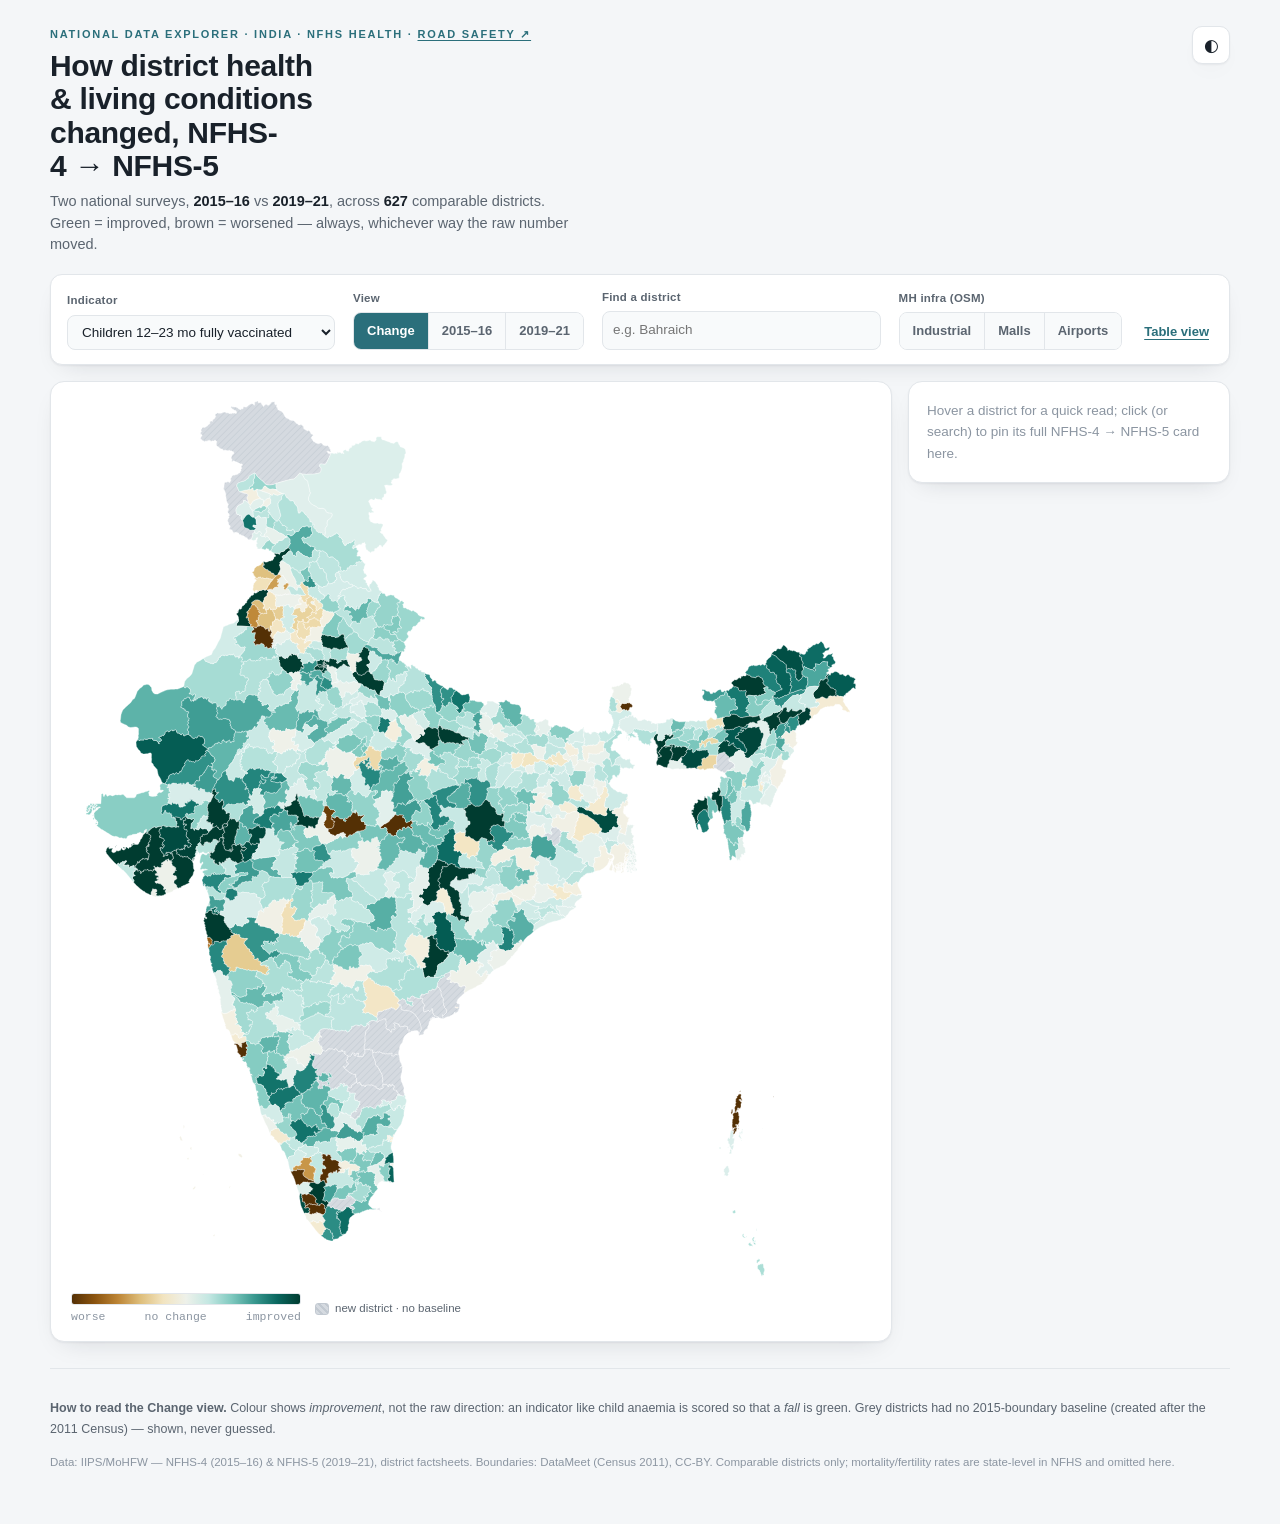
==== web/index.html @ 4da3457e "Initial commit: National Data Explorer engine + three India datasets A reusable engine for turning g" ====
<!DOCTYPE html>
<html lang="en" data-theme="auto">
<head>
<meta charset="utf-8">
<meta name="viewport" content="width=device-width, initial-scale=1">
<title>India Health & Living Conditions — NFHS-4 → NFHS-5 District Explorer</title>
<link rel="stylesheet" href="style.css">
</head>
<body>
<header class="site-head">
  <div class="head-main">
    <p class="eyebrow">National Data Explorer · India · NFHS Health · <a href="roadsafety/index.html">Road Safety ↗</a></p>
    <h1>How district health &amp; living conditions changed, NFHS-4 → NFHS-5</h1>
    <p class="sub">Two national surveys, <b>2015–16</b> vs <b>2019–21</b>, across <b id="ndist">—</b> comparable districts. Green = improved, brown = worsened — always, whichever way the raw number moved.</p>
  </div>
  <button id="themeBtn" class="theme-btn" type="button" aria-label="Toggle colour theme">◐</button>
</header>

<div class="controls" role="group" aria-label="Map controls">
  <label class="ctl">
    <span>Indicator</span>
    <select id="indicatorSel"></select>
  </label>
  <div class="ctl seg" role="radiogroup" aria-label="View">
    <span>View</span>
    <div class="seg-btns">
      <button data-view="change" class="active" role="radio" aria-checked="true">Change</button>
      <button data-view="nfhs4" role="radio" aria-checked="false">2015–16</button>
      <button data-view="nfhs5" role="radio" aria-checked="false">2019–21</button>
    </div>
  </div>
  <label class="ctl grow">
    <span>Find a district</span>
    <input id="districtSearch" list="districtList" placeholder="e.g. Bahraich" autocomplete="off">
    <datalist id="districtList"></datalist>
  </label>
  <div class="ctl seg" role="group" aria-label="Maharashtra infrastructure overlay">
    <span>MH infra (OSM)</span>
    <div class="seg-btns" id="overlaySeg">
      <button data-layer="industrial" type="button" aria-pressed="false">Industrial</button>
      <button data-layer="malls" type="button" aria-pressed="false">Malls</button>
      <button data-layer="airports" type="button" aria-pressed="false">Airports</button>
    </div>
  </div>
  <button id="tableBtn" class="link-btn" type="button" aria-pressed="false">Table view</button>
</div>

<main class="layout">
  <section class="mapcard">
    <div class="mapwrap">
      <svg id="map" role="img" aria-label="District choropleth map of India"></svg>
      <div id="tooltip" class="tooltip" hidden></div>
    </div>
    <div id="legend" class="legend" aria-hidden="true"></div>
    <div id="overlayNote" class="overlay-note" hidden></div>
  </section>

  <aside id="panel" class="panel" aria-live="polite">
    <div class="panel-empty">Hover a district for a quick read; click (or search) to pin its full NFHS-4 → NFHS-5 card here.</div>
  </aside>
</main>

<section id="tableview" class="tableview" hidden aria-label="District data table"></section>

<footer class="site-foot">
  <p><b>How to read the Change view.</b> Colour shows <i>improvement</i>, not the raw direction: an indicator like child anaemia is scored so that a <i>fall</i> is green. Grey districts had no 2015-boundary baseline (created after the 2011 Census) — shown, never guessed.</p>
  <p class="attrib">Data: IIPS/MoHFW — NFHS-4 (2015–16) &amp; NFHS-5 (2019–21), district factsheets. Boundaries: DataMeet (Census 2011), CC-BY. Comparable districts only; mortality/fertility rates are state-level in NFHS and omitted here.</p>
</footer>

<script src="vendor/d3.v7.min.js"></script>
<script src="vendor/topojson-client.min.js"></script>
<script src="shared/overlay.js"></script>
<script src="app.js"></script>
</body>
</html>
---- web/style.css ----
:root{
  --bg:#f4f6f8; --surface:#ffffff; --surface-2:#f8fafb; --border:#e2e6ea;
  --text:#19212a; --muted:#5b6570; --faint:#8b95a1;
  --accent:#2b6f7b; --accent-soft:#e7f1f2;
  --nobase:#d5dae0; --nobase-line:#c2c9d1;
  --good:#1f8a5b; --bad:#a1633a;
  --shadow:0 1px 2px rgba(20,28,38,.05),0 10px 26px -14px rgba(20,28,38,.18);
  --font:-apple-system,BlinkMacSystemFont,"Segoe UI",Roboto,Helvetica,Arial,sans-serif;
  --mono:ui-monospace,"SF Mono","Cascadia Code",Menlo,Consolas,monospace;
}
:root[data-theme="dark"]{
  --bg:#0f141a; --surface:#161d25; --surface-2:#1d252e; --border:#2a333d;
  --text:#e8ecf1; --muted:#98a2ae; --faint:#69737f;
  --accent:#5cb2c0; --accent-soft:#16323a;
  --nobase:#333d47; --nobase-line:#454f5a;
  --good:#46b483; --bad:#c79063;
  --shadow:0 1px 2px rgba(0,0,0,.3),0 12px 30px -16px rgba(0,0,0,.6);
}
@media (prefers-color-scheme:dark){
  :root[data-theme="auto"]{
    --bg:#0f141a; --surface:#161d25; --surface-2:#1d252e; --border:#2a333d;
    --text:#e8ecf1; --muted:#98a2ae; --faint:#69737f;
    --accent:#5cb2c0; --accent-soft:#16323a;
    --nobase:#333d47; --nobase-line:#454f5a; --good:#46b483; --bad:#c79063;
    --shadow:0 1px 2px rgba(0,0,0,.3),0 12px 30px -16px rgba(0,0,0,.6);
  }
}
*{box-sizing:border-box}
body{margin:0;background:var(--bg);color:var(--text);font-family:var(--font);
  line-height:1.5;-webkit-font-smoothing:antialiased;padding:0 clamp(14px,3vw,32px) 40px}
.tnum{font-family:var(--mono);font-variant-numeric:tabular-nums}

/* header */
.site-head{display:flex;gap:16px;align-items:flex-start;justify-content:space-between;
  max-width:1180px;margin:0 auto;padding:26px 0 18px}
.eyebrow{font-size:11px;letter-spacing:.16em;text-transform:uppercase;color:var(--accent);font-weight:700;margin:0 0 6px}
.eyebrow a{color:inherit;text-decoration:underline;text-underline-offset:2px}
.site-head h1{font-size:clamp(21px,3vw,30px);line-height:1.12;margin:0;letter-spacing:-.01em;max-width:22ch;text-wrap:balance}
.sub{color:var(--muted);margin:8px 0 0;max-width:66ch;font-size:14.5px}
.sub b{color:var(--text)}
.theme-btn{flex:none;width:38px;height:38px;border-radius:10px;border:1px solid var(--border);
  background:var(--surface);color:var(--text);font-size:17px;cursor:pointer;box-shadow:var(--shadow)}
.theme-btn:hover{border-color:var(--accent)}

/* controls */
.controls{display:flex;flex-wrap:wrap;gap:14px 18px;align-items:flex-end;
  max-width:1180px;margin:0 auto 16px;padding:14px 16px;background:var(--surface);
  border:1px solid var(--border);border-radius:12px;box-shadow:var(--shadow)}
.ctl{display:flex;flex-direction:column;gap:5px;font-size:11.5px;color:var(--muted);font-weight:600;letter-spacing:.02em}
.ctl.grow{flex:1;min-width:160px}
.ctl select,.ctl input{font:inherit;font-size:13.5px;font-weight:500;color:var(--text);
  background:var(--surface-2);border:1px solid var(--border);border-radius:8px;padding:8px 10px;min-width:190px}
.ctl.grow input{width:100%;min-width:0}
.ctl select:focus,.ctl input:focus,.seg-btns button:focus-visible,.theme-btn:focus-visible,.link-btn:focus-visible{
  outline:2px solid var(--accent);outline-offset:2px}
.seg-btns{display:inline-flex;border:1px solid var(--border);border-radius:8px;overflow:hidden}
.seg-btns button{font:inherit;font-size:13px;font-weight:600;padding:8px 13px;border:0;cursor:pointer;
  background:var(--surface-2);color:var(--muted);border-left:1px solid var(--border)}
.seg-btns button:first-child{border-left:0}
.seg-btns button.active{background:var(--accent);color:#fff}
.link-btn{font:inherit;font-size:13px;font-weight:600;color:var(--accent);background:none;border:0;cursor:pointer;padding:8px 4px;text-decoration:underline;text-underline-offset:3px}
.link-btn[aria-pressed="true"]{color:var(--text)}

/* layout */
.layout{display:grid;grid-template-columns:1fr 322px;gap:16px;max-width:1180px;margin:0 auto;align-items:start}
@media(max-width:820px){.layout{grid-template-columns:1fr}}
.mapcard,.panel{background:var(--surface);border:1px solid var(--border);border-radius:14px;box-shadow:var(--shadow)}
.mapcard{padding:8px 8px 14px}
.mapwrap{position:relative}
#map{display:block;width:100%;height:auto}
.district{stroke:var(--surface);stroke-width:.4;cursor:pointer;transition:opacity .15s}
.district:hover{stroke:var(--text);stroke-width:1.1}
.district.sel{stroke:var(--text);stroke-width:1.6}
.district:focus{outline:none}
.district:focus-visible{stroke:var(--accent);stroke-width:2}
.hatch-bg{fill:var(--nobase)}
.hatch-line{stroke:var(--nobase-line);stroke-width:1.2}
/* Maharashtra infrastructure overlay (categorical — distinct from the choropleth ramps) */
.infra-dot.ind{fill:#7a5195;opacity:.5}
.infra-dot.mall{fill:#ef9b20;opacity:.92;stroke:#fff;stroke-width:.3}
.infra-air{fill:#1f6feb;stroke:#fff;stroke-width:.8}
.overlay-note{margin:8px 12px 2px;font-size:11.5px;color:var(--muted);line-height:1.55}
.overlay-note b{color:var(--text)}
.ovsw{display:inline-block;width:9px;height:9px;border-radius:50%;margin-right:4px;vertical-align:middle}
.ovsw.ind{background:#7a5195}.ovsw.mall{background:#ef9b20}.ovsw.air{background:#1f6feb;border-radius:1px}
@media (prefers-reduced-motion:reduce){.district{transition:none}}

/* legend */
.legend{display:flex;flex-wrap:wrap;align-items:center;gap:14px;padding:6px 12px 2px;font-size:11.5px;color:var(--muted)}
.legend .bar{height:12px;width:230px;border-radius:3px;border:1px solid var(--border)}
.legend .ends{display:flex;justify-content:space-between;width:230px;font-family:var(--mono);color:var(--faint)}
.legend .lgrp{display:flex;flex-direction:column;gap:3px}
.legend .nb{display:inline-flex;align-items:center;gap:6px}
.legend .nb i{width:14px;height:12px;border-radius:3px;background:
  repeating-linear-gradient(45deg,var(--nobase),var(--nobase) 3px,var(--nobase-line) 3px,var(--nobase-line) 5px);
  border:1px solid var(--nobase-line)}

/* tooltip */
.tooltip{position:absolute;pointer-events:none;z-index:5;background:var(--surface);color:var(--text);
  border:1px solid var(--border);border-radius:9px;box-shadow:var(--shadow);padding:8px 11px;font-size:12.5px;max-width:230px;transform:translate(-50%,-115%)}
.tooltip b{font-size:13px}.tooltip .st{color:var(--muted);font-size:11px}
.tooltip .row{margin-top:4px;font-family:var(--mono);font-variant-numeric:tabular-nums}
.tooltip .up{color:var(--good)}.tooltip .down{color:var(--bad)}

/* panel */
.panel{padding:18px}
.panel-empty{color:var(--faint);font-size:13.5px;line-height:1.6}
.panel h2{margin:0;font-size:19px;letter-spacing:-.01em}
.panel .p-state{color:var(--muted);font-size:12.5px;margin:2px 0 0}
.panel .narr{margin:12px 0 14px;padding:11px 12px;background:var(--accent-soft);border-radius:9px;font-size:13px;color:var(--text)}
.panel .nobaseline{margin:12px 0;padding:11px 12px;border:1px dashed var(--nobase-line);border-radius:9px;color:var(--muted);font-size:12.5px}
.ind-row{display:grid;grid-template-columns:1fr auto auto;gap:8px;align-items:center;
  padding:8px 0;border-top:1px solid var(--border);font-size:12.5px}
.ind-row .lab{color:var(--muted)}
.ind-row .vals{font-family:var(--mono);font-variant-numeric:tabular-nums;color:var(--text)}
.ind-row .chg{font-family:var(--mono);font-variant-numeric:tabular-nums;font-weight:600;text-align:right;min-width:78px}
.ind-row .chg.up{color:var(--good)}.ind-row .chg.down{color:var(--bad)}.ind-row .chg.flat{color:var(--faint)}
.ind-row.active .lab{color:var(--text);font-weight:600}

/* table view */
.tableview{max-width:1180px;margin:18px auto 0;background:var(--surface);border:1px solid var(--border);
  border-radius:14px;box-shadow:var(--shadow);padding:8px;overflow-x:auto}
.tableview table{border-collapse:collapse;width:100%;font-size:13px;min-width:560px}
.tableview th{position:sticky;top:0;background:var(--surface-2);text-align:right;padding:9px 12px;
  font-size:11.5px;color:var(--muted);border-bottom:1px solid var(--border);cursor:pointer;white-space:nowrap}
.tableview th:first-child{text-align:left}
.tableview td{padding:7px 12px;text-align:right;border-bottom:1px solid var(--border);font-family:var(--mono);font-variant-numeric:tabular-nums}
.tableview td:first-child{text-align:left;font-family:var(--font);color:var(--muted)}
.tableview tr:hover td{background:var(--surface-2)}
.up{color:var(--good)}.down{color:var(--bad)}

/* footer */
.site-foot{max-width:1180px;margin:26px auto 0;padding-top:16px;border-top:1px solid var(--border);color:var(--muted);font-size:12.5px;line-height:1.7}
.site-foot .attrib{color:var(--faint);font-size:11.5px;margin-top:8px}
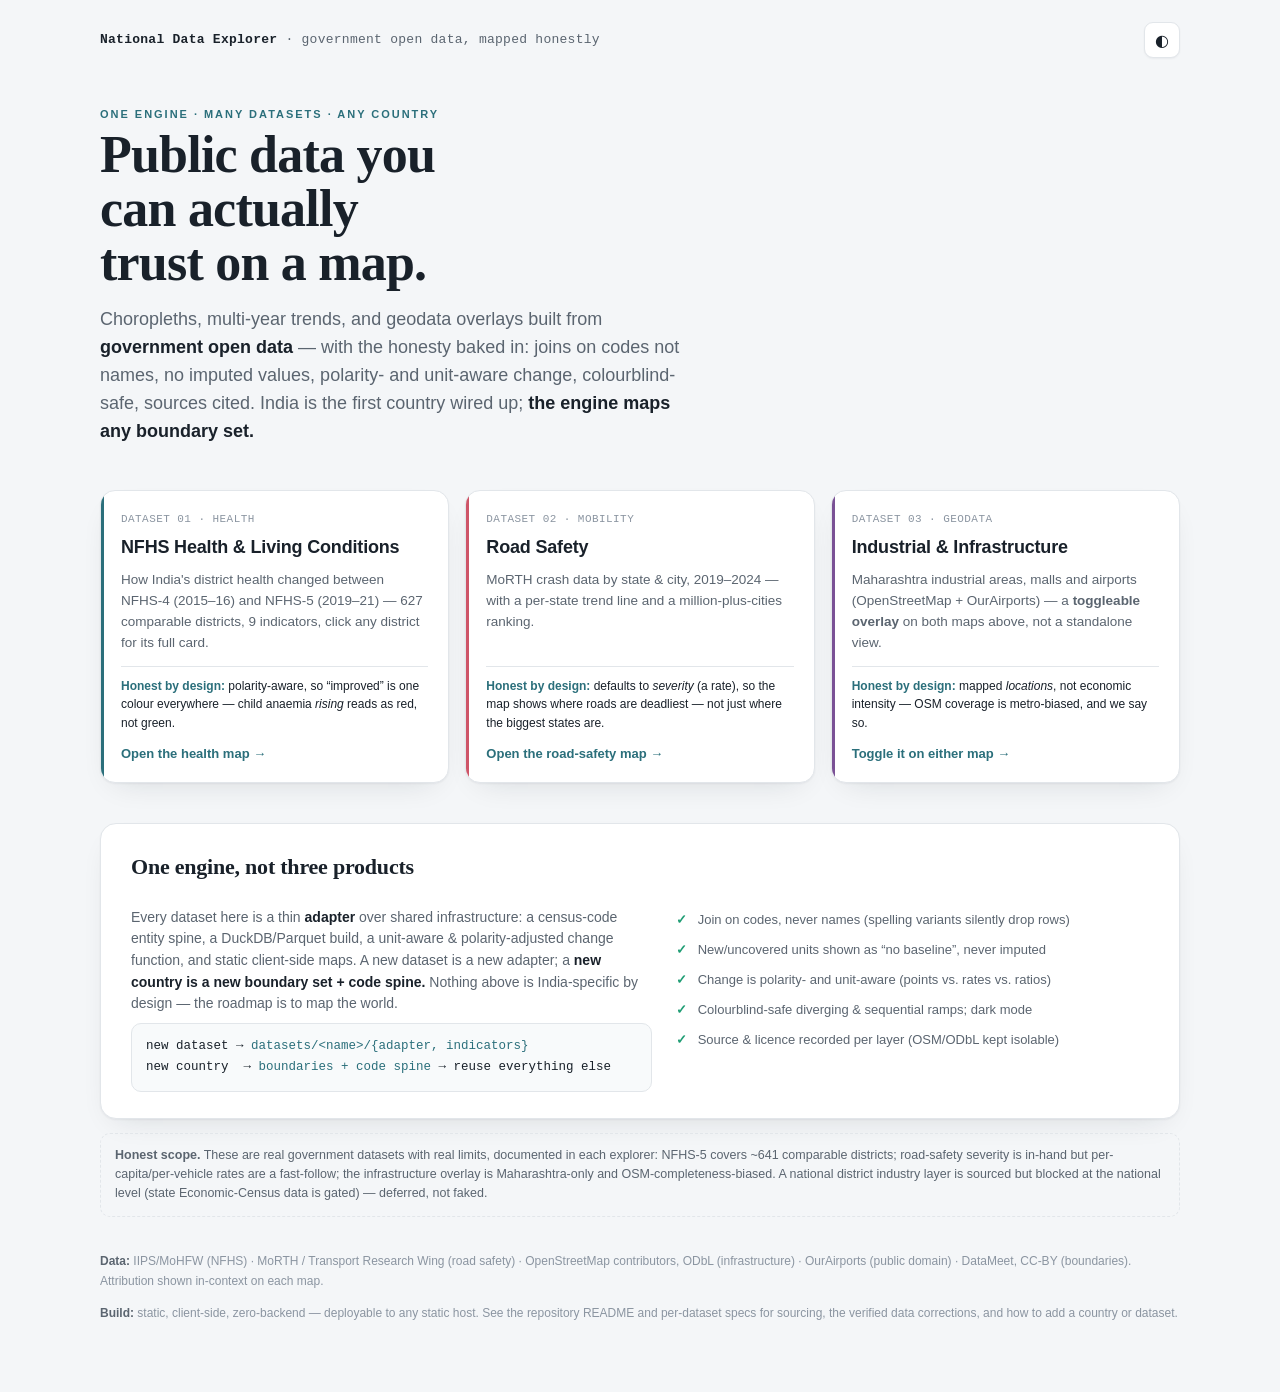
==== commit bc508ec5: "v1: shared landing page + engine framing + extension guide - Restructure web/: landing page at root;" ====
--- a/web/index.html
+++ b/web/index.html
@@ -3,73 +3,171 @@
 <head>
 <meta charset="utf-8">
 <meta name="viewport" content="width=device-width, initial-scale=1">
-<title>India Health & Living Conditions — NFHS-4 → NFHS-5 District Explorer</title>
-<link rel="stylesheet" href="style.css">
+<title>National Data Explorer — honest maps from government open data</title>
+<style>
+  :root{
+    --bg:#f4f6f8; --surface:#fff; --surface-2:#f8fafb; --border:#e2e6ea;
+    --text:#19212a; --muted:#5b6570; --faint:#8b95a1;
+    --accent:#2b6f7b; --accent-soft:#e7f1f2;
+    --new:#1f9d74; --mod:#c0851f; --del:#ce5568;
+    --shadow:0 1px 2px rgba(20,28,38,.05),0 12px 30px -16px rgba(20,28,38,.16);
+    --font:-apple-system,BlinkMacSystemFont,"Segoe UI",Roboto,Helvetica,Arial,sans-serif;
+    --serif:"Iowan Old Style","Palatino Linotype",Palatino,Georgia,serif;
+    --mono:ui-monospace,"SF Mono",Menlo,Consolas,monospace;
+  }
+  :root[data-theme="dark"]{
+    --bg:#0f141a; --surface:#161d25; --surface-2:#1d252e; --border:#2a333d;
+    --text:#e8ecf1; --muted:#98a2ae; --faint:#69737f; --accent:#5cb2c0; --accent-soft:#16323a;
+    --new:#35b98c; --mod:#e0a63e; --del:#e06a7e;
+    --shadow:0 1px 2px rgba(0,0,0,.3),0 14px 34px -18px rgba(0,0,0,.6);
+  }
+  @media (prefers-color-scheme:dark){:root[data-theme="auto"]{
+    --bg:#0f141a; --surface:#161d25; --surface-2:#1d252e; --border:#2a333d;
+    --text:#e8ecf1; --muted:#98a2ae; --faint:#69737f; --accent:#5cb2c0; --accent-soft:#16323a;
+    --new:#35b98c; --mod:#e0a63e; --del:#e06a7e;
+    --shadow:0 1px 2px rgba(0,0,0,.3),0 14px 34px -18px rgba(0,0,0,.6);
+  }}
+  *{box-sizing:border-box}
+  body{margin:0;background:var(--bg);color:var(--text);font-family:var(--font);line-height:1.55;
+    -webkit-font-smoothing:antialiased;padding:0 clamp(16px,4vw,32px) 56px;
+    background-image:radial-gradient(var(--accent-soft) .5px,transparent .5px);background-size:24px 24px}
+  .wrap{max-width:1080px;margin:0 auto}
+  header.top{display:flex;justify-content:space-between;align-items:center;padding:22px 0}
+  .brand{font-family:var(--mono);font-size:13px;letter-spacing:.02em;color:var(--muted)}
+  .brand b{color:var(--text)}
+  .theme-btn{width:36px;height:36px;border-radius:9px;border:1px solid var(--border);background:var(--surface);color:var(--text);font-size:16px;cursor:pointer;box-shadow:var(--shadow)}
+  .hero{padding:26px 0 8px;max-width:20ch}
+  .hero{max-width:none}
+  h1{font-family:var(--serif);font-weight:600;font-size:clamp(30px,5.2vw,52px);line-height:1.04;letter-spacing:-.015em;margin:.1em 0 0;max-width:16ch;text-wrap:balance}
+  .lede{color:var(--muted);font-size:clamp(15px,1.8vw,18px);max-width:60ch;margin:16px 0 0}
+  .lede b{color:var(--text)}
+  .eyebrow{font-size:11px;letter-spacing:.18em;text-transform:uppercase;color:var(--accent);font-weight:700;margin:0}
+  .cards{display:grid;grid-template-columns:repeat(3,1fr);gap:16px;margin:36px 0 0}
+  @media(max-width:800px){.cards{grid-template-columns:1fr}}
+  .card{display:flex;flex-direction:column;background:var(--surface);border:1px solid var(--border);border-radius:15px;padding:20px 20px 18px;box-shadow:var(--shadow);text-decoration:none;color:inherit;position:relative;overflow:hidden;transition:transform .16s,border-color .16s}
+  .card:hover{transform:translateY(-3px);border-color:var(--accent)}
+  @media (prefers-reduced-motion:reduce){.card{transition:none}.card:hover{transform:none}}
+  .card::before{content:"";position:absolute;inset:0 auto 0 0;width:3px;background:var(--accent)}
+  .card.c-road::before{background:var(--del)} .card.c-infra::before{background:#7a5195}
+  .card .kicker{font-family:var(--mono);font-size:11px;color:var(--faint);letter-spacing:.04em}
+  .card h2{font-size:18px;margin:6px 0 0;letter-spacing:-.01em}
+  .card p{font-size:13.5px;color:var(--muted);margin:8px 0 0;flex:1}
+  .card .honest{font-size:12px;color:var(--text);margin:12px 0 0;padding-top:10px;border-top:1px solid var(--border)}
+  .card .honest b{color:var(--accent)}
+  .card .go{font-size:13px;color:var(--accent);font-weight:600;margin-top:12px}
+  .card.disabled{pointer-events:none;opacity:.92}
+  .card.disabled .go{color:var(--faint)}
+
+  .engine{margin:40px 0 0;background:var(--surface);border:1px solid var(--border);border-radius:16px;padding:26px clamp(18px,3vw,30px);box-shadow:var(--shadow)}
+  .engine h3{font-family:var(--serif);font-weight:600;font-size:22px;margin:0;letter-spacing:-.01em}
+  .engine .grid{display:grid;grid-template-columns:1.1fr 1fr;gap:24px;margin-top:14px}
+  @media(max-width:720px){.engine .grid{grid-template-columns:1fr}}
+  .engine p{color:var(--muted);font-size:14px;margin:8px 0 0}
+  .engine b{color:var(--text)}
+  .princ{list-style:none;padding:0;margin:6px 0 0;font-size:13px;color:var(--muted)}
+  .princ li{padding:5px 0 5px 22px;position:relative}
+  .princ li::before{content:"✓";position:absolute;left:0;color:var(--new);font-weight:700}
+  .flow{font-family:var(--mono);font-size:12.5px;color:var(--text);background:var(--surface-2);border:1px solid var(--border);border-radius:10px;padding:12px 14px;margin-top:8px;line-height:1.7}
+  .flow .c{color:var(--accent)}
+
+  footer{margin:34px auto 0;max-width:1080px;color:var(--faint);font-size:12px;line-height:1.7}
+  footer b{color:var(--muted)} footer a{color:var(--accent)}
+  .scope{margin-top:14px;padding:12px 14px;border:1px dashed var(--border);border-radius:10px;color:var(--muted);font-size:12.5px}
+</style>
 </head>
 <body>
-<header class="site-head">
-  <div class="head-main">
-    <p class="eyebrow">National Data Explorer · India · NFHS Health · <a href="roadsafety/index.html">Road Safety ↗</a></p>
-    <h1>How district health &amp; living conditions changed, NFHS-4 → NFHS-5</h1>
-    <p class="sub">Two national surveys, <b>2015–16</b> vs <b>2019–21</b>, across <b id="ndist">—</b> comparable districts. Green = improved, brown = worsened — always, whichever way the raw number moved.</p>
+<div class="wrap">
+  <header class="top">
+    <div class="brand"><b>National Data Explorer</b> · government open data, mapped honestly</div>
+    <button id="themeBtn" class="theme-btn" type="button" aria-label="Toggle theme">◐</button>
+  </header>
+
+  <section class="hero">
+    <p class="eyebrow">One engine · many datasets · any country</p>
+    <h1>Public data you can actually trust on a map.</h1>
+    <p class="lede">Choropleths, multi-year trends, and geodata overlays built from
+      <b>government open data</b> — with the honesty baked in: joins on codes not names,
+      no imputed values, polarity- and unit-aware change, colourblind-safe, sources cited.
+      India is the first country wired up; <b>the engine maps any boundary set.</b></p>
+  </section>
+
+  <div class="cards">
+    <a class="card c-health" href="nfhs/index.html">
+      <span class="kicker">DATASET 01 · HEALTH</span>
+      <h2>NFHS Health &amp; Living Conditions</h2>
+      <p>How India's district health changed between NFHS-4 (2015–16) and NFHS-5 (2019–21) — 627 comparable districts, 9 indicators, click any district for its full card.</p>
+      <div class="honest"><b>Honest by design:</b> polarity-aware, so “improved” is one colour everywhere — child anaemia <i>rising</i> reads as red, not green.</div>
+      <span class="go">Open the health map →</span>
+    </a>
+
+    <a class="card c-road" href="roadsafety/index.html">
+      <span class="kicker">DATASET 02 · MOBILITY</span>
+      <h2>Road Safety</h2>
+      <p>MoRTH crash data by state &amp; city, 2019–2024 — with a per-state trend line and a million-plus-cities ranking.</p>
+      <div class="honest"><b>Honest by design:</b> defaults to <i>severity</i> (a rate), so the map shows where roads are deadliest — not just where the biggest states are.</div>
+      <span class="go">Open the road-safety map →</span>
+    </a>
+
+    <a class="card c-infra" href="nfhs/index.html">
+      <span class="kicker">DATASET 03 · GEODATA</span>
+      <h2>Industrial &amp; Infrastructure</h2>
+      <p>Maharashtra industrial areas, malls and airports (OpenStreetMap + OurAirports) — a <b>toggleable overlay</b> on both maps above, not a standalone view.</p>
+      <div class="honest"><b>Honest by design:</b> mapped <i>locations</i>, not economic intensity — OSM coverage is metro-biased, and we say so.</div>
+      <span class="go">Toggle it on either map →</span>
+    </a>
   </div>
-  <button id="themeBtn" class="theme-btn" type="button" aria-label="Toggle colour theme">◐</button>
-</header>
 
-<div class="controls" role="group" aria-label="Map controls">
-  <label class="ctl">
-    <span>Indicator</span>
-    <select id="indicatorSel"></select>
-  </label>
-  <div class="ctl seg" role="radiogroup" aria-label="View">
-    <span>View</span>
-    <div class="seg-btns">
-      <button data-view="change" class="active" role="radio" aria-checked="true">Change</button>
-      <button data-view="nfhs4" role="radio" aria-checked="false">2015–16</button>
-      <button data-view="nfhs5" role="radio" aria-checked="false">2019–21</button>
+  <section class="engine">
+    <h3>One engine, not three products</h3>
+    <div class="grid">
+      <div>
+        <p>Every dataset here is a thin <b>adapter</b> over shared infrastructure: a
+          census-code entity spine, a DuckDB/Parquet build, a unit-aware &amp;
+          polarity-adjusted change function, and static client-side maps. A new dataset is a
+          new adapter; a <b>new country is a new boundary set + code spine.</b> Nothing above
+          is India-specific by design — the roadmap is to map the world.</p>
+        <div class="flow">
+          new dataset → <span class="c">datasets/&lt;name&gt;/{adapter, indicators}</span><br>
+          new country&nbsp; → <span class="c">boundaries + code spine</span> → reuse everything else
+        </div>
+      </div>
+      <div>
+        <ul class="princ">
+          <li>Join on codes, never names (spelling variants silently drop rows)</li>
+          <li>New/uncovered units shown as “no baseline”, never imputed</li>
+          <li>Change is polarity- and unit-aware (points vs. rates vs. ratios)</li>
+          <li>Colourblind-safe diverging &amp; sequential ramps; dark mode</li>
+          <li>Source &amp; licence recorded per layer (OSM/ODbL kept isolable)</li>
+        </ul>
+      </div>
     </div>
+  </section>
+
+  <div class="scope">
+    <b>Honest scope.</b> These are real government datasets with real limits, documented in each
+    explorer: NFHS-5 covers ~641 comparable districts; road-safety severity is in-hand but
+    per-capita/per-vehicle rates are a fast-follow; the infrastructure overlay is Maharashtra-only
+    and OSM-completeness-biased. A national district industry layer is sourced but blocked at the
+    national level (state Economic-Census data is gated) — deferred, not faked.
   </div>
-  <label class="ctl grow">
-    <span>Find a district</span>
-    <input id="districtSearch" list="districtList" placeholder="e.g. Bahraich" autocomplete="off">
-    <datalist id="districtList"></datalist>
-  </label>
-  <div class="ctl seg" role="group" aria-label="Maharashtra infrastructure overlay">
-    <span>MH infra (OSM)</span>
-    <div class="seg-btns" id="overlaySeg">
-      <button data-layer="industrial" type="button" aria-pressed="false">Industrial</button>
-      <button data-layer="malls" type="button" aria-pressed="false">Malls</button>
-      <button data-layer="airports" type="button" aria-pressed="false">Airports</button>
-    </div>
-  </div>
-  <button id="tableBtn" class="link-btn" type="button" aria-pressed="false">Table view</button>
+
+  <footer>
+    <p><b>Data:</b> IIPS/MoHFW (NFHS) · MoRTH / Transport Research Wing (road safety) ·
+      OpenStreetMap contributors, ODbL (infrastructure) · OurAirports (public domain) ·
+      DataMeet, CC-BY (boundaries). Attribution shown in-context on each map.</p>
+    <p><b>Build:</b> static, client-side, zero-backend — deployable to any static host. See the
+      repository README and per-dataset specs for sourcing, the verified data corrections, and how
+      to add a country or dataset.</p>
+  </footer>
 </div>
 
-<main class="layout">
-  <section class="mapcard">
-    <div class="mapwrap">
-      <svg id="map" role="img" aria-label="District choropleth map of India"></svg>
-      <div id="tooltip" class="tooltip" hidden></div>
-    </div>
-    <div id="legend" class="legend" aria-hidden="true"></div>
-    <div id="overlayNote" class="overlay-note" hidden></div>
-  </section>
-
-  <aside id="panel" class="panel" aria-live="polite">
-    <div class="panel-empty">Hover a district for a quick read; click (or search) to pin its full NFHS-4 → NFHS-5 card here.</div>
-  </aside>
-</main>
-
-<section id="tableview" class="tableview" hidden aria-label="District data table"></section>
-
-<footer class="site-foot">
-  <p><b>How to read the Change view.</b> Colour shows <i>improvement</i>, not the raw direction: an indicator like child anaemia is scored so that a <i>fall</i> is green. Grey districts had no 2015-boundary baseline (created after the 2011 Census) — shown, never guessed.</p>
-  <p class="attrib">Data: IIPS/MoHFW — NFHS-4 (2015–16) &amp; NFHS-5 (2019–21), district factsheets. Boundaries: DataMeet (Census 2011), CC-BY. Comparable districts only; mortality/fertility rates are state-level in NFHS and omitted here.</p>
-</footer>
-
-<script src="vendor/d3.v7.min.js"></script>
-<script src="vendor/topojson-client.min.js"></script>
-<script src="shared/overlay.js"></script>
-<script src="app.js"></script>
+<script>
+  document.getElementById("themeBtn").onclick = function () {
+    var r = document.documentElement,
+      dark = r.getAttribute("data-theme") === "dark" ||
+        (r.getAttribute("data-theme") === "auto" && matchMedia("(prefers-color-scheme: dark)").matches);
+    r.setAttribute("data-theme", dark ? "light" : "dark");
+  };
+</script>
 </body>
 </html>
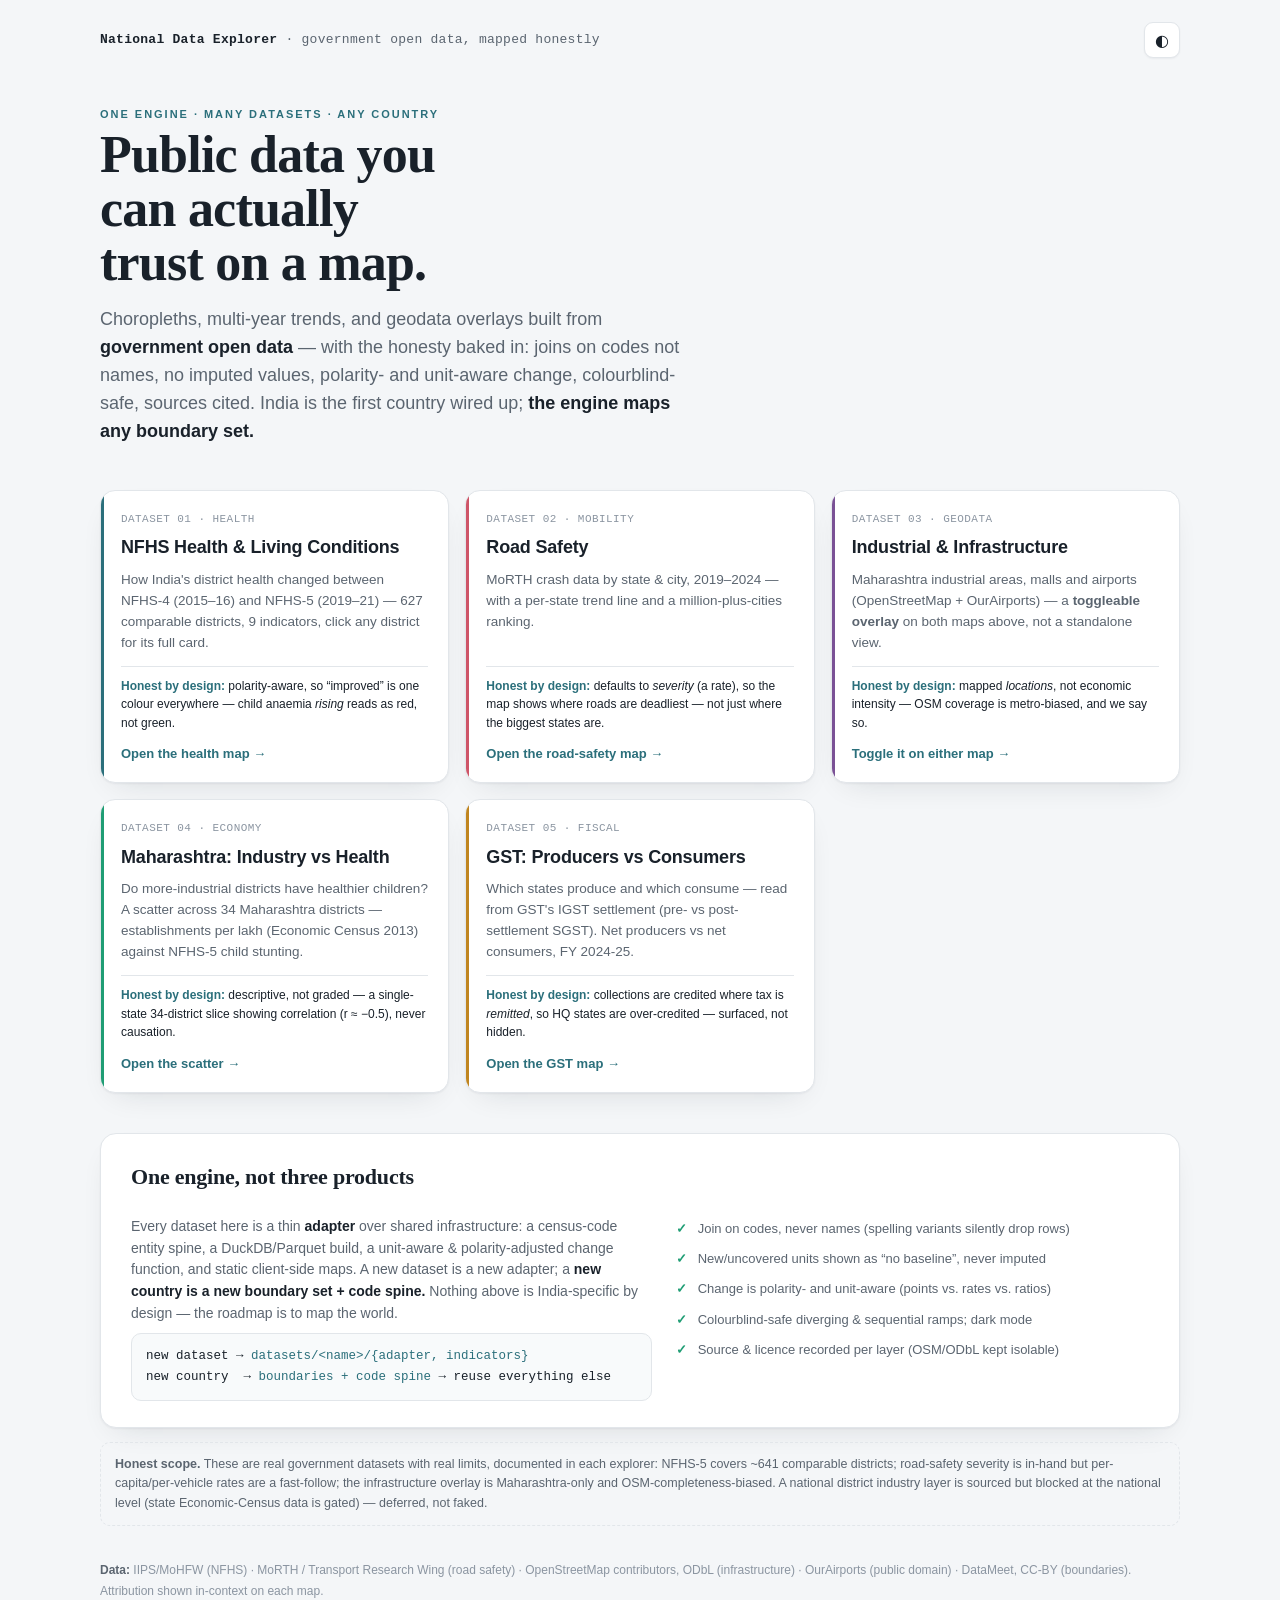
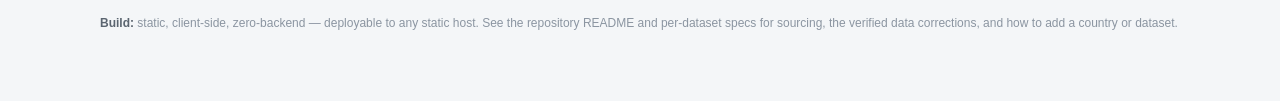
==== commit 797c80b4: "datasets #4 (GST producers-vs-consumers) + realized Layer A (MH industry scatter) Built in parallel " ====
--- a/web/index.html
+++ b/web/index.html
@@ -49,6 +49,7 @@
   @media (prefers-reduced-motion:reduce){.card{transition:none}.card:hover{transform:none}}
   .card::before{content:"";position:absolute;inset:0 auto 0 0;width:3px;background:var(--accent)}
   .card.c-road::before{background:var(--del)} .card.c-infra::before{background:#7a5195}
+  .card.c-mh::before{background:var(--new)} .card.c-gst::before{background:var(--mod)}
   .card .kicker{font-family:var(--mono);font-size:11px;color:var(--faint);letter-spacing:.04em}
   .card h2{font-size:18px;margin:6px 0 0;letter-spacing:-.01em}
   .card p{font-size:13.5px;color:var(--muted);margin:8px 0 0;flex:1}
@@ -115,6 +116,22 @@
       <div class="honest"><b>Honest by design:</b> mapped <i>locations</i>, not economic intensity — OSM coverage is metro-biased, and we say so.</div>
       <span class="go">Toggle it on either map →</span>
     </a>
+
+    <a class="card c-mh" href="mh-industry/index.html">
+      <span class="kicker">DATASET 04 · ECONOMY</span>
+      <h2>Maharashtra: Industry vs Health</h2>
+      <p>Do more-industrial districts have healthier children? A scatter across 34 Maharashtra districts — establishments per lakh (Economic Census 2013) against NFHS-5 child stunting.</p>
+      <div class="honest"><b>Honest by design:</b> descriptive, not graded — a single-state 34-district slice showing correlation (r ≈ −0.5), never causation.</div>
+      <span class="go">Open the scatter →</span>
+    </a>
+
+    <a class="card c-gst" href="gst/index.html">
+      <span class="kicker">DATASET 05 · FISCAL</span>
+      <h2>GST: Producers vs Consumers</h2>
+      <p>Which states produce and which consume — read from GST's IGST settlement (pre- vs post-settlement SGST). Net producers vs net consumers, FY 2024-25.</p>
+      <div class="honest"><b>Honest by design:</b> collections are credited where tax is <i>remitted</i>, so HQ states are over-credited — surfaced, not hidden.</div>
+      <span class="go">Open the GST map →</span>
+    </a>
   </div>
 
   <section class="engine">
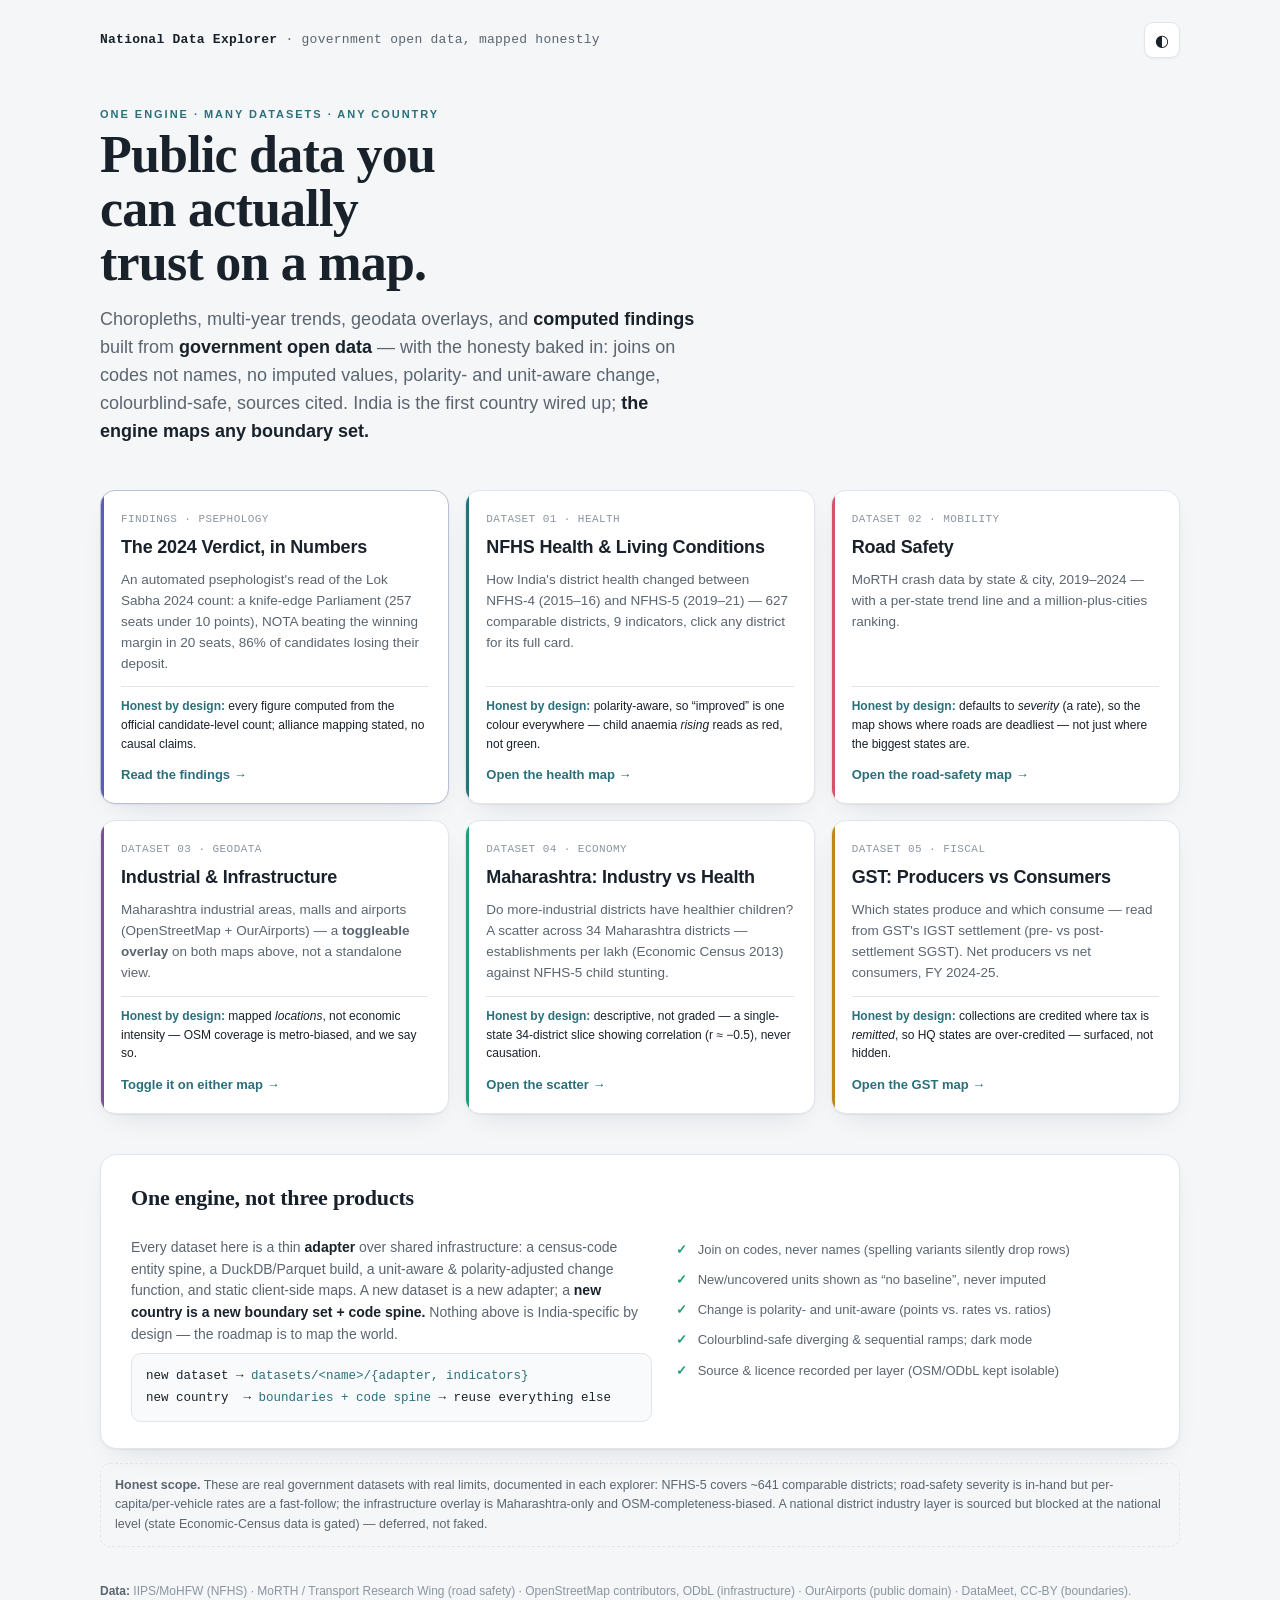
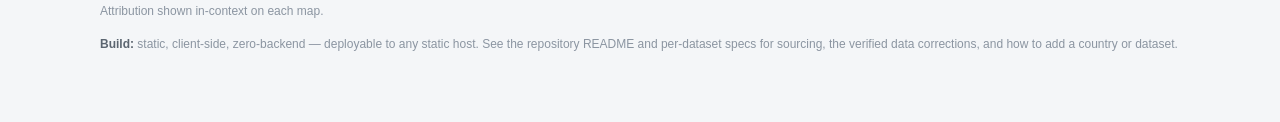
==== commit a7ecce41: "Add AI-psephologist findings: the 2024 Lok Sabha verdict in numbers An automated psephologist — comp" ====
--- a/web/index.html
+++ b/web/index.html
@@ -50,6 +50,8 @@
   .card::before{content:"";position:absolute;inset:0 auto 0 0;width:3px;background:var(--accent)}
   .card.c-road::before{background:var(--del)} .card.c-infra::before{background:#7a5195}
   .card.c-mh::before{background:var(--new)} .card.c-gst::before{background:var(--mod)}
+  .card.c-pseph::before{background:#5a5fb0}
+  .card.c-pseph{border-color:color-mix(in srgb,#5a5fb0 30%,var(--border))}
   .card .kicker{font-family:var(--mono);font-size:11px;color:var(--faint);letter-spacing:.04em}
   .card h2{font-size:18px;margin:6px 0 0;letter-spacing:-.01em}
   .card p{font-size:13.5px;color:var(--muted);margin:8px 0 0;flex:1}
@@ -86,13 +88,20 @@
   <section class="hero">
     <p class="eyebrow">One engine · many datasets · any country</p>
     <h1>Public data you can actually trust on a map.</h1>
-    <p class="lede">Choropleths, multi-year trends, and geodata overlays built from
+    <p class="lede">Choropleths, multi-year trends, geodata overlays, and <b>computed findings</b> built from
       <b>government open data</b> — with the honesty baked in: joins on codes not names,
       no imputed values, polarity- and unit-aware change, colourblind-safe, sources cited.
       India is the first country wired up; <b>the engine maps any boundary set.</b></p>
   </section>
 
   <div class="cards">
+    <a class="card c-pseph" href="psephology/index.html">
+      <span class="kicker">FINDINGS · PSEPHOLOGY</span>
+      <h2>The 2024 Verdict, in Numbers</h2>
+      <p>An automated psephologist's read of the Lok Sabha 2024 count: a knife-edge Parliament (257 seats under 10 points), NOTA beating the winning margin in 20 seats, 86% of candidates losing their deposit.</p>
+      <div class="honest"><b>Honest by design:</b> every figure computed from the official candidate-level count; alliance mapping stated, no causal claims.</div>
+      <span class="go">Read the findings →</span>
+    </a>
     <a class="card c-health" href="nfhs/index.html">
       <span class="kicker">DATASET 01 · HEALTH</span>
       <h2>NFHS Health &amp; Living Conditions</h2>
